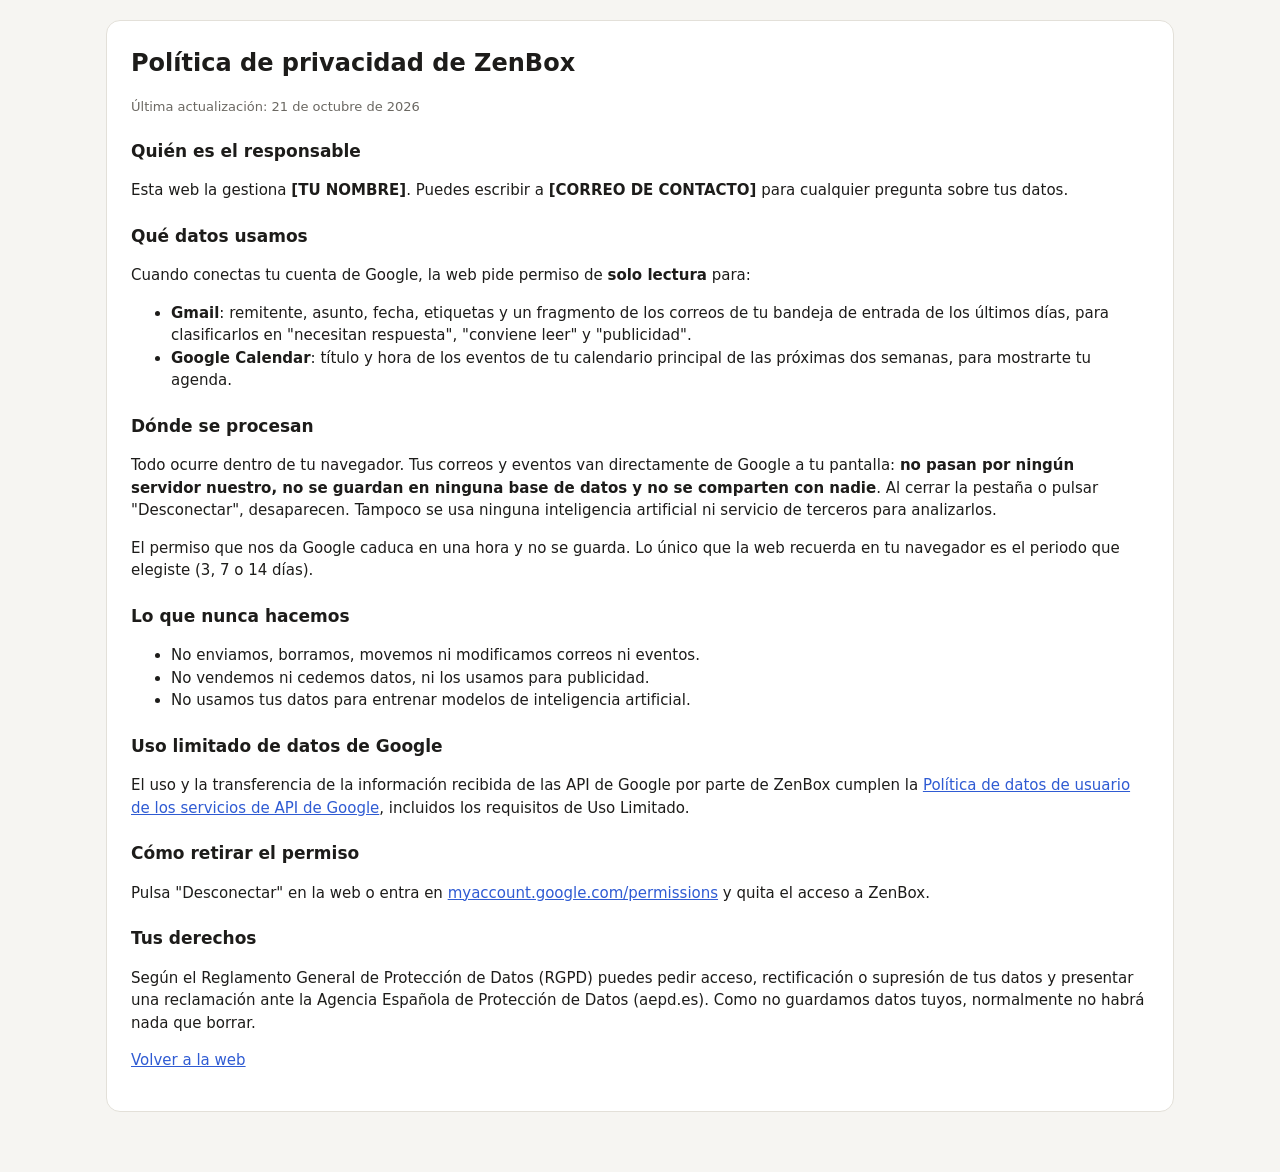
==== privacidad.html @ 72d786d3 "Primera versión de ZenBox Web estática que muestra el estado de Gmail y la agenda de Google Calendar" ====
<!doctype html>
<html lang="es">
<head>
  <meta charset="utf-8">
  <meta name="viewport" content="width=device-width, initial-scale=1">
  <title>Política de privacidad</title>
  <link rel="stylesheet" href="styles.css">
  <style>
    .doc { background: var(--surface); border: 1px solid var(--border); border-radius: var(--radius); padding: 24px; }
    .doc h1 { margin-top: 0; font-size: 24px; }
    .doc h2 { font-size: 17px; margin-top: 22px; }
  </style>
</head>
<body>
  <div class="wrap">
    <div class="doc">
      <h1>Política de privacidad de ZenBox</h1>
      <p class="small">Última actualización: 21 de octubre de 2026</p>

      <h2>Quién es el responsable</h2>
      <p>Esta web la gestiona <strong>[TU NOMBRE]</strong>. Puedes escribir a <strong>[CORREO DE CONTACTO]</strong> para cualquier pregunta sobre tus datos.</p>

      <h2>Qué datos usamos</h2>
      <p>Cuando conectas tu cuenta de Google, la web pide permiso de <strong>solo lectura</strong> para:</p>
      <ul>
        <li><strong>Gmail</strong>: remitente, asunto, fecha, etiquetas y un fragmento de los correos de tu bandeja de entrada de los últimos días, para clasificarlos en "necesitan respuesta", "conviene leer" y "publicidad".</li>
        <li><strong>Google Calendar</strong>: título y hora de los eventos de tu calendario principal de las próximas dos semanas, para mostrarte tu agenda.</li>
      </ul>

      <h2>Dónde se procesan</h2>
      <p>Todo ocurre dentro de tu navegador. Tus correos y eventos van directamente de Google a tu pantalla: <strong>no pasan por ningún servidor nuestro, no se guardan en ninguna base de datos y no se comparten con nadie</strong>. Al cerrar la pestaña o pulsar "Desconectar", desaparecen. Tampoco se usa ninguna inteligencia artificial ni servicio de terceros para analizarlos.</p>
      <p>El permiso que nos da Google caduca en una hora y no se guarda. Lo único que la web recuerda en tu navegador es el periodo que elegiste (3, 7 o 14 días).</p>

      <h2>Lo que nunca hacemos</h2>
      <ul>
        <li>No enviamos, borramos, movemos ni modificamos correos ni eventos.</li>
        <li>No vendemos ni cedemos datos, ni los usamos para publicidad.</li>
        <li>No usamos tus datos para entrenar modelos de inteligencia artificial.</li>
      </ul>

      <h2>Uso limitado de datos de Google</h2>
      <p>El uso y la transferencia de la información recibida de las API de Google por parte de ZenBox cumplen la <a href="https://developers.google.com/terms/api-services-user-data-policy" target="_blank" rel="noopener">Política de datos de usuario de los servicios de API de Google</a>, incluidos los requisitos de Uso Limitado.</p>

      <h2>Cómo retirar el permiso</h2>
      <p>Pulsa "Desconectar" en la web o entra en <a href="https://myaccount.google.com/permissions" target="_blank" rel="noopener">myaccount.google.com/permissions</a> y quita el acceso a ZenBox.</p>

      <h2>Tus derechos</h2>
      <p>Según el Reglamento General de Protección de Datos (RGPD) puedes pedir acceso, rectificación o supresión de tus datos y presentar una reclamación ante la Agencia Española de Protección de Datos (aepd.es). Como no guardamos datos tuyos, normalmente no habrá nada que borrar.</p>

      <p><a href="index.html">Volver a la web</a></p>
    </div>
  </div>
</body>
</html>
---- styles.css ----
:root {
  --bg: #f6f5f2;
  --surface: #ffffff;
  --surface-2: #f0eee9;
  --text: #1d1c1a;
  --muted: #6b6862;
  --border: #e3e0d9;
  --accent: #2f5bd3;
  --accent-text: #ffffff;
  --reply: #c2410c;
  --reply-bg: #fff1e8;
  --read: #1d6fb8;
  --read-bg: #e9f2fb;
  --noise: #77736b;
  --noise-bg: #efede8;
  --radius: 14px;
  color-scheme: light;
}
@media (prefers-color-scheme: dark) {
  :root:not([data-theme="light"]) {
    --bg: #161514;
    --surface: #1f1e1c;
    --surface-2: #2a2826;
    --text: #f1efea;
    --muted: #a5a199;
    --border: #34322f;
    --accent: #7c9cff;
    --accent-text: #0f1220;
    --reply: #fb923c;
    --reply-bg: #3a2416;
    --read: #7ab8f5;
    --read-bg: #18293a;
    --noise: #a5a199;
    --noise-bg: #2a2826;
    color-scheme: dark;
  }
}
:root[data-theme="dark"] {
  --bg: #161514;
  --surface: #1f1e1c;
  --surface-2: #2a2826;
  --text: #f1efea;
  --muted: #a5a199;
  --border: #34322f;
  --accent: #7c9cff;
  --accent-text: #0f1220;
  --reply: #fb923c;
  --reply-bg: #3a2416;
  --read: #7ab8f5;
  --read-bg: #18293a;
  --noise: #a5a199;
  --noise-bg: #2a2826;
  color-scheme: dark;
}

* { box-sizing: border-box; }
html, body { margin: 0; }
body {
  background: var(--bg);
  color: var(--text);
  font: 15px/1.5 system-ui, -apple-system, "Segoe UI", Roboto, sans-serif;
}
a { color: var(--accent); }
button {
  font: inherit;
  cursor: pointer;
  border-radius: 10px;
  border: 1px solid var(--border);
  background: var(--surface);
  color: var(--text);
  padding: 8px 14px;
}
button.primary { background: var(--accent); color: var(--accent-text); border-color: var(--accent); font-weight: 600; }
button:disabled { opacity: .6; cursor: default; }
select { font: inherit; padding: 7px 10px; border-radius: 10px; border: 1px solid var(--border); background: var(--surface); color: var(--text); }

.wrap { max-width: 1100px; margin: 0 auto; padding: 20px 16px 60px; }
header.top { display: flex; align-items: center; justify-content: space-between; gap: 12px; flex-wrap: wrap; margin-bottom: 18px; }
header.top h1 { font-size: 22px; margin: 0; }
header.top .who { color: var(--muted); font-size: 14px; }
.controls { display: flex; gap: 8px; align-items: center; flex-wrap: wrap; }

.banner { background: var(--surface-2); border: 1px solid var(--border); border-radius: var(--radius); padding: 12px 14px; margin-bottom: 16px; font-size: 14px; }

/* Bienvenida */
.hero { background: var(--surface); border: 1px solid var(--border); border-radius: var(--radius); padding: 32px 24px; text-align: center; margin-top: 30px; }
.hero h2 { font-size: 26px; margin: 0 0 8px; }
.hero p { color: var(--muted); max-width: 560px; margin: 8px auto; }
.hero ul { text-align: left; max-width: 460px; margin: 18px auto; padding-left: 20px; }
.hero .actions { display: flex; gap: 10px; justify-content: center; flex-wrap: wrap; margin-top: 18px; }
.small { font-size: 13px; color: var(--muted); }

/* Resumen */
.tiles { display: grid; grid-template-columns: repeat(4, 1fr); gap: 12px; margin-bottom: 18px; }
.tile { background: var(--surface); border: 1px solid var(--border); border-radius: var(--radius); padding: 14px; cursor: pointer; text-align: left; }
.tile .n { font-size: 30px; font-weight: 700; line-height: 1.1; }
.tile .l { color: var(--muted); font-size: 13px; }
.tile.active { outline: 2px solid var(--accent); }
.tile.reply .n { color: var(--reply); }
.tile.read .n { color: var(--read); }
.tile.noise .n { color: var(--noise); }

.grid { display: grid; grid-template-columns: 2fr 1fr; gap: 16px; align-items: start; }
.panel { background: var(--surface); border: 1px solid var(--border); border-radius: var(--radius); padding: 14px; min-width: 0; }
.panel h3 { margin: 0 0 10px; font-size: 16px; }

.mail { display: block; text-decoration: none; color: inherit; border-top: 1px solid var(--border); padding: 10px 2px; }
.mail:first-of-type { border-top: 0; }
.mail:hover { background: var(--surface-2); }
.mail .row1 { display: flex; justify-content: space-between; gap: 10px; }
.mail .from { font-weight: 600; overflow: hidden; text-overflow: ellipsis; white-space: nowrap; }
.mail .date { color: var(--muted); font-size: 13px; white-space: nowrap; }
.mail .subj { overflow-wrap: anywhere; }
.mail .snip { color: var(--muted); font-size: 13px; overflow: hidden; display: -webkit-box; -webkit-line-clamp: 2; -webkit-box-orient: vertical; overflow-wrap: anywhere; }
.tag { display: inline-block; font-size: 11px; font-weight: 600; padding: 1px 8px; border-radius: 999px; margin-right: 6px; vertical-align: 1px; }
.tag.reply { color: var(--reply); background: var(--reply-bg); }
.tag.read { color: var(--read); background: var(--read-bg); }
.tag.noise { color: var(--noise); background: var(--noise-bg); }
.empty { color: var(--muted); padding: 12px 2px; }

.day { margin-top: 10px; }
.day:first-child { margin-top: 0; }
.day .dname { font-weight: 600; font-size: 13px; color: var(--muted); }
.day .dname::first-letter { text-transform: uppercase; }
.event { display: flex; gap: 10px; padding: 6px 0; border-top: 1px solid var(--border); }
.event .time { color: var(--muted); font-size: 13px; min-width: 52px; }
.event .title { overflow-wrap: anywhere; }
.event a { color: inherit; text-decoration: none; }

.senders li { display: flex; justify-content: space-between; gap: 10px; padding: 4px 0; }
.senders ul { list-style: none; padding: 0; margin: 0; }
.senders .name { overflow: hidden; text-overflow: ellipsis; white-space: nowrap; }
.senders .count { color: var(--muted); }

.side { display: grid; gap: 16px; }
.loading { color: var(--muted); padding: 30px 0; text-align: center; }
.error { color: var(--reply); }
footer { margin-top: 30px; text-align: center; font-size: 13px; color: var(--muted); }

@media (max-width: 820px) {
  .grid { grid-template-columns: 1fr; }
  .tiles { grid-template-columns: repeat(2, 1fr); }
}
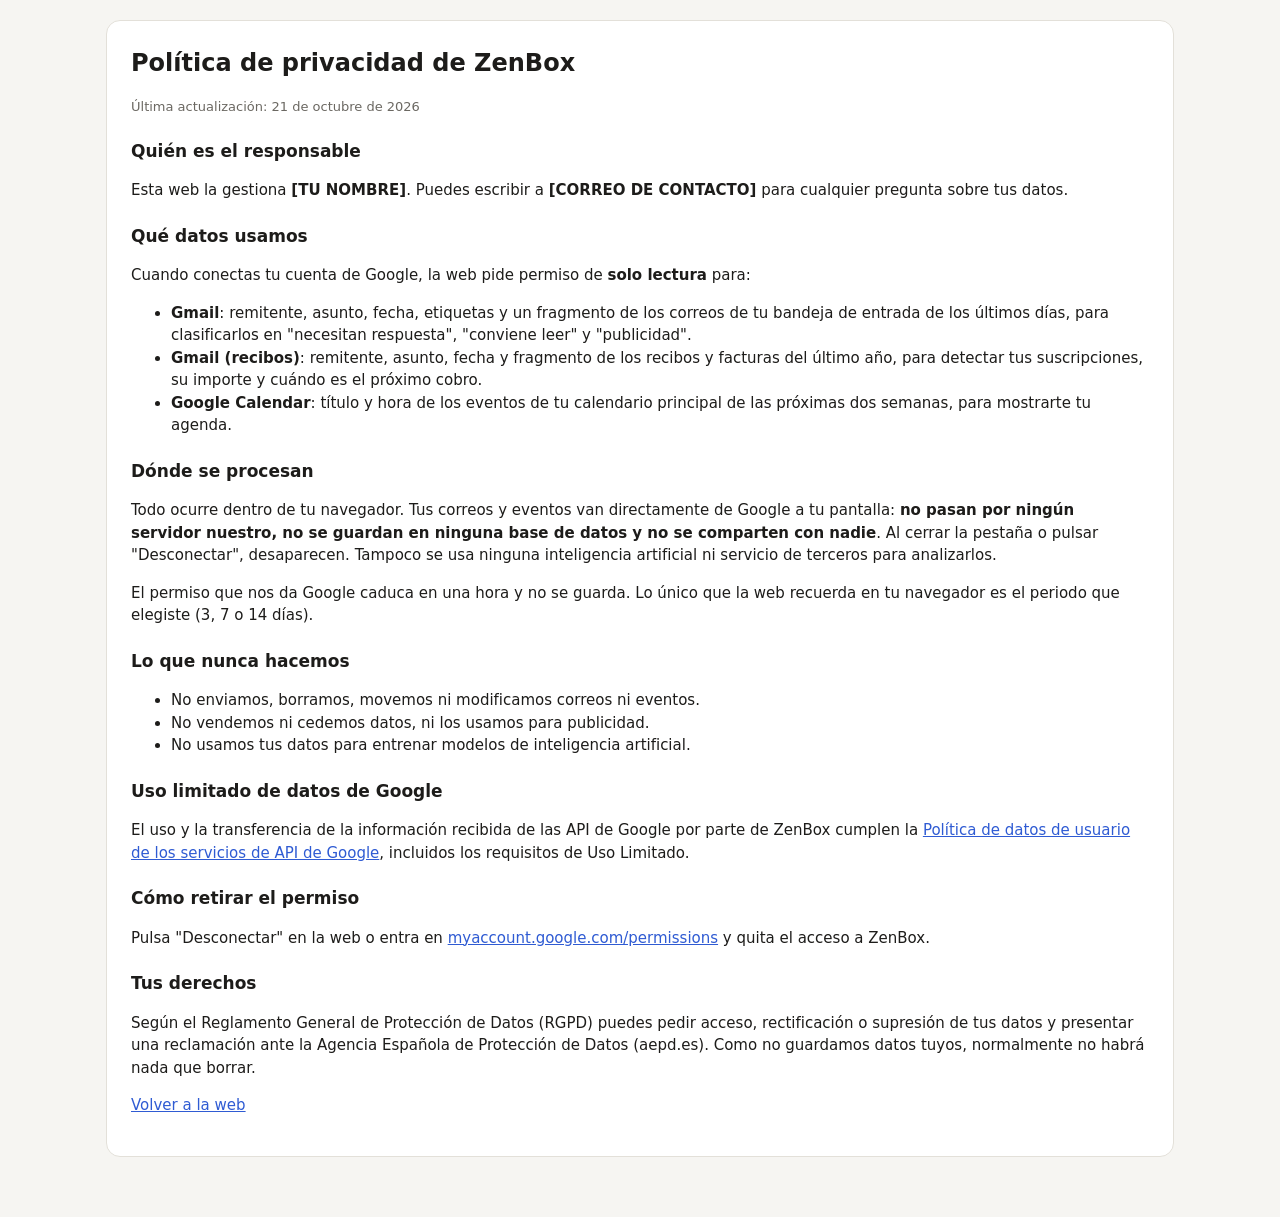
==== commit 7877c943: "Añadir suscripciones y promociones - Suscripciones: detectadas a partir de los recibos del último añ" ====
--- a/privacidad.html
+++ b/privacidad.html
@@ -24,6 +24,7 @@
       <p>Cuando conectas tu cuenta de Google, la web pide permiso de <strong>solo lectura</strong> para:</p>
       <ul>
         <li><strong>Gmail</strong>: remitente, asunto, fecha, etiquetas y un fragmento de los correos de tu bandeja de entrada de los últimos días, para clasificarlos en "necesitan respuesta", "conviene leer" y "publicidad".</li>
+        <li><strong>Gmail (recibos)</strong>: remitente, asunto, fecha y fragmento de los recibos y facturas del último año, para detectar tus suscripciones, su importe y cuándo es el próximo cobro.</li>
         <li><strong>Google Calendar</strong>: título y hora de los eventos de tu calendario principal de las próximas dos semanas, para mostrarte tu agenda.</li>
       </ul>
 
--- a/styles.css
+++ b/styles.css
@@ -141,3 +141,22 @@
   .grid { grid-template-columns: 1fr; }
   .tiles { grid-template-columns: repeat(2, 1fr); }
 }
+
+/* Suscripciones y promos */
+.panel.wide { margin: 16px 0; }
+.subtotal { margin: 0 0 10px; }
+.table-wrap { overflow-x: auto; }
+table.subs { width: 100%; border-collapse: collapse; font-size: 14px; }
+table.subs th { text-align: left; color: var(--muted); font-weight: 600; font-size: 13px; padding: 6px 8px; border-bottom: 1px solid var(--border); }
+table.subs td { padding: 8px; border-bottom: 1px solid var(--border); white-space: nowrap; }
+table.subs td:first-child { white-space: normal; }
+table.subs a { color: inherit; }
+table.subs td.soon { color: var(--reply); font-weight: 600; }
+.panel-head { display: flex; justify-content: space-between; align-items: center; gap: 10px; flex-wrap: wrap; margin-bottom: 10px; }
+.panel-head h3 { margin: 0; }
+.slider { font-size: 13px; color: var(--muted); display: flex; align-items: center; gap: 6px; }
+.slider input { width: 120px; accent-color: var(--accent); }
+.score { display: inline-block; min-width: 30px; text-align: center; font-size: 12px; font-weight: 700; padding: 1px 6px; border-radius: 999px; margin-right: 6px; color: var(--reply); background: var(--reply-bg); }
+@media (max-width: 600px) {
+  table.subs td { white-space: normal; }
+}
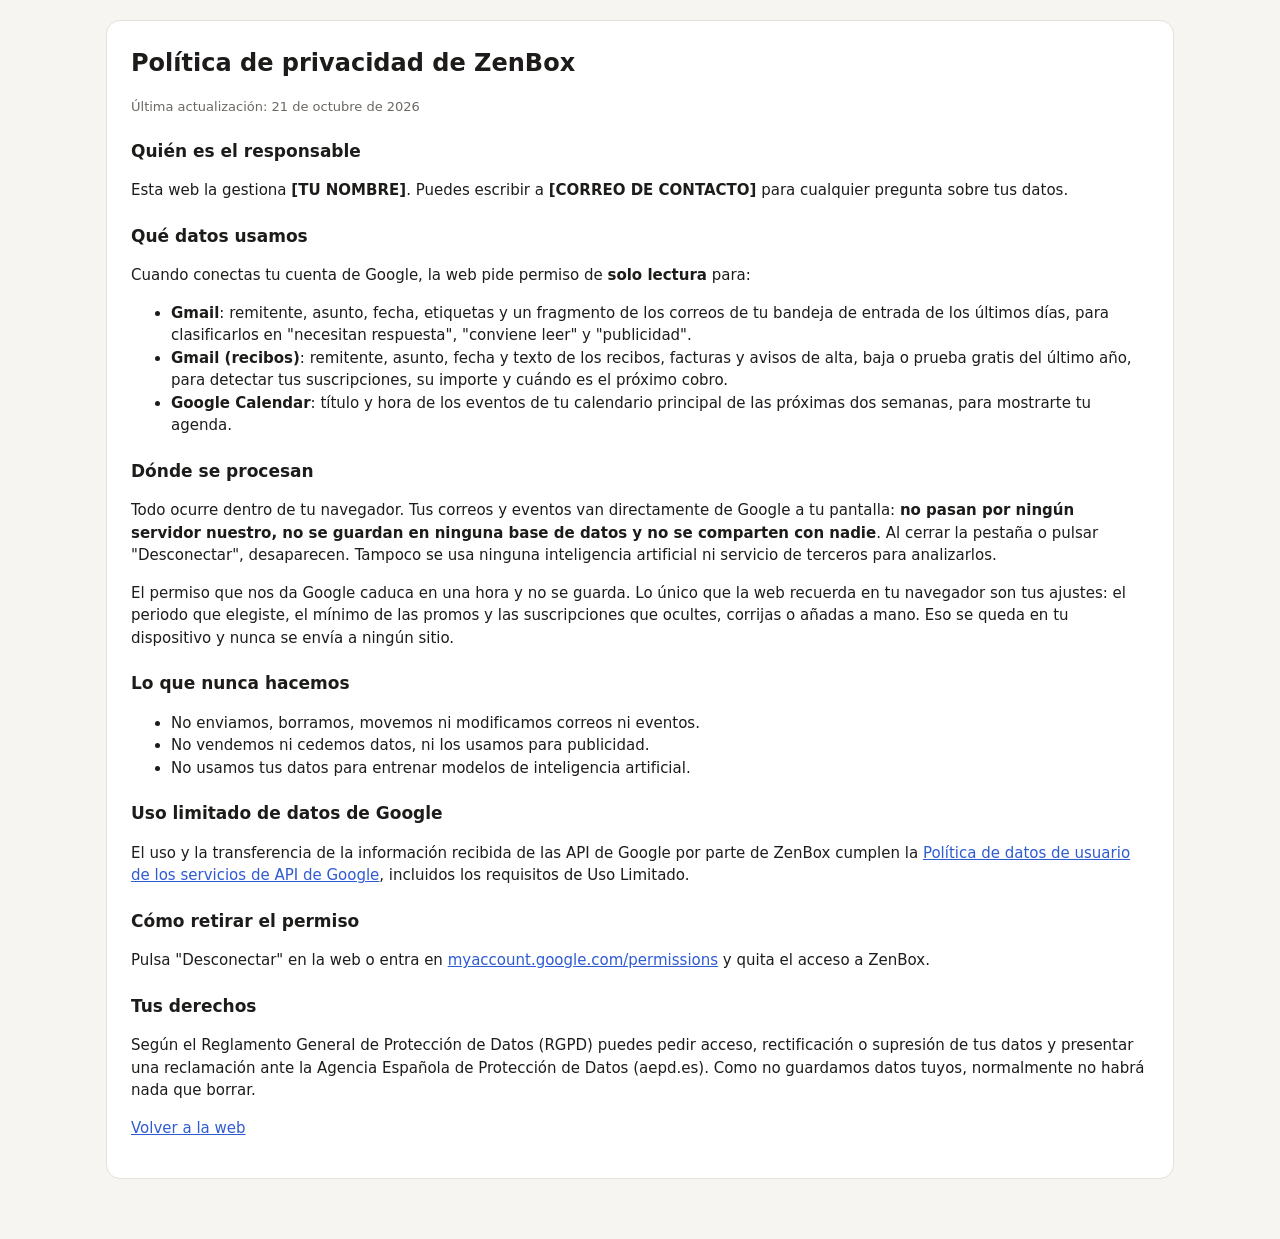
==== commit a342d8dd: "Suscripciones más fiables y con el diseño del panel - Lee el texto completo de recibos, altas, bajas" ====
--- a/privacidad.html
+++ b/privacidad.html
@@ -24,13 +24,13 @@
       <p>Cuando conectas tu cuenta de Google, la web pide permiso de <strong>solo lectura</strong> para:</p>
       <ul>
         <li><strong>Gmail</strong>: remitente, asunto, fecha, etiquetas y un fragmento de los correos de tu bandeja de entrada de los últimos días, para clasificarlos en "necesitan respuesta", "conviene leer" y "publicidad".</li>
-        <li><strong>Gmail (recibos)</strong>: remitente, asunto, fecha y fragmento de los recibos y facturas del último año, para detectar tus suscripciones, su importe y cuándo es el próximo cobro.</li>
+        <li><strong>Gmail (recibos)</strong>: remitente, asunto, fecha y texto de los recibos, facturas y avisos de alta, baja o prueba gratis del último año, para detectar tus suscripciones, su importe y cuándo es el próximo cobro.</li>
         <li><strong>Google Calendar</strong>: título y hora de los eventos de tu calendario principal de las próximas dos semanas, para mostrarte tu agenda.</li>
       </ul>
 
       <h2>Dónde se procesan</h2>
       <p>Todo ocurre dentro de tu navegador. Tus correos y eventos van directamente de Google a tu pantalla: <strong>no pasan por ningún servidor nuestro, no se guardan en ninguna base de datos y no se comparten con nadie</strong>. Al cerrar la pestaña o pulsar "Desconectar", desaparecen. Tampoco se usa ninguna inteligencia artificial ni servicio de terceros para analizarlos.</p>
-      <p>El permiso que nos da Google caduca en una hora y no se guarda. Lo único que la web recuerda en tu navegador es el periodo que elegiste (3, 7 o 14 días).</p>
+      <p>El permiso que nos da Google caduca en una hora y no se guarda. Lo único que la web recuerda en tu navegador son tus ajustes: el periodo que elegiste, el mínimo de las promos y las suscripciones que ocultes, corrijas o añadas a mano. Eso se queda en tu dispositivo y nunca se envía a ningún sitio.</p>
 
       <h2>Lo que nunca hacemos</h2>
       <ul>
--- a/styles.css
+++ b/styles.css
@@ -160,3 +160,32 @@
 @media (max-width: 600px) {
   table.subs td { white-space: normal; }
 }
+
+/* Mis suscripciones (como el panel) */
+.subs-head { display: flex; justify-content: space-between; gap: 20px; flex-wrap: wrap; align-items: flex-end; margin-bottom: 10px; }
+.subs-head .small { max-width: 480px; margin: 0; }
+.stats { display: flex; gap: 28px; }
+.stat-l { font-size: 13px; color: var(--muted); }
+.stat-n { font-size: 30px; font-weight: 700; line-height: 1.15; }
+table.subs td { vertical-align: top; padding: 12px 8px; }
+table.subs td.svc { min-width: 220px; white-space: normal; }
+.svc-name { font-weight: 600; font-size: 15px; }
+.svc-note { color: var(--muted); font-size: 13px; white-space: normal; }
+.svc-actions { margin-top: 4px; display: flex; gap: 12px; }
+button.link { border: 0; background: none; padding: 0; color: var(--accent); font-size: 13px; }
+td.left { min-width: 170px; }
+.left-n { font-weight: 600; }
+.bar { height: 6px; background: var(--surface-2); border-radius: 99px; overflow: hidden; margin: 6px 0 4px; }
+.bar span { display: block; height: 100%; background: var(--reply); border-radius: 99px; }
+.subs-tools { display: flex; gap: 14px; align-items: center; margin: 12px 0; flex-wrap: wrap; }
+.sub-form { display: grid; gap: 8px; max-width: 420px; background: var(--surface-2); border: 1px solid var(--border); border-radius: 12px; padding: 14px; margin-bottom: 12px; }
+.sub-form h4 { margin: 0 0 4px; }
+.sub-form label { display: grid; grid-template-columns: 110px 1fr; align-items: center; gap: 8px; font-size: 14px; }
+.sub-form input { font: inherit; padding: 7px 10px; border-radius: 10px; border: 1px solid var(--border); background: var(--surface); color: var(--text); min-width: 0; width: 100%; }
+.inline { display: flex; gap: 8px; align-items: center; }
+.panel.wide h4 { margin: 16px 0 6px; font-size: 15px; }
+.trials { margin: 0; padding-left: 20px; }
+@media (max-width: 600px) {
+  .sub-form label { grid-template-columns: 1fr; }
+  table.subs td.svc { min-width: 180px; }
+}
